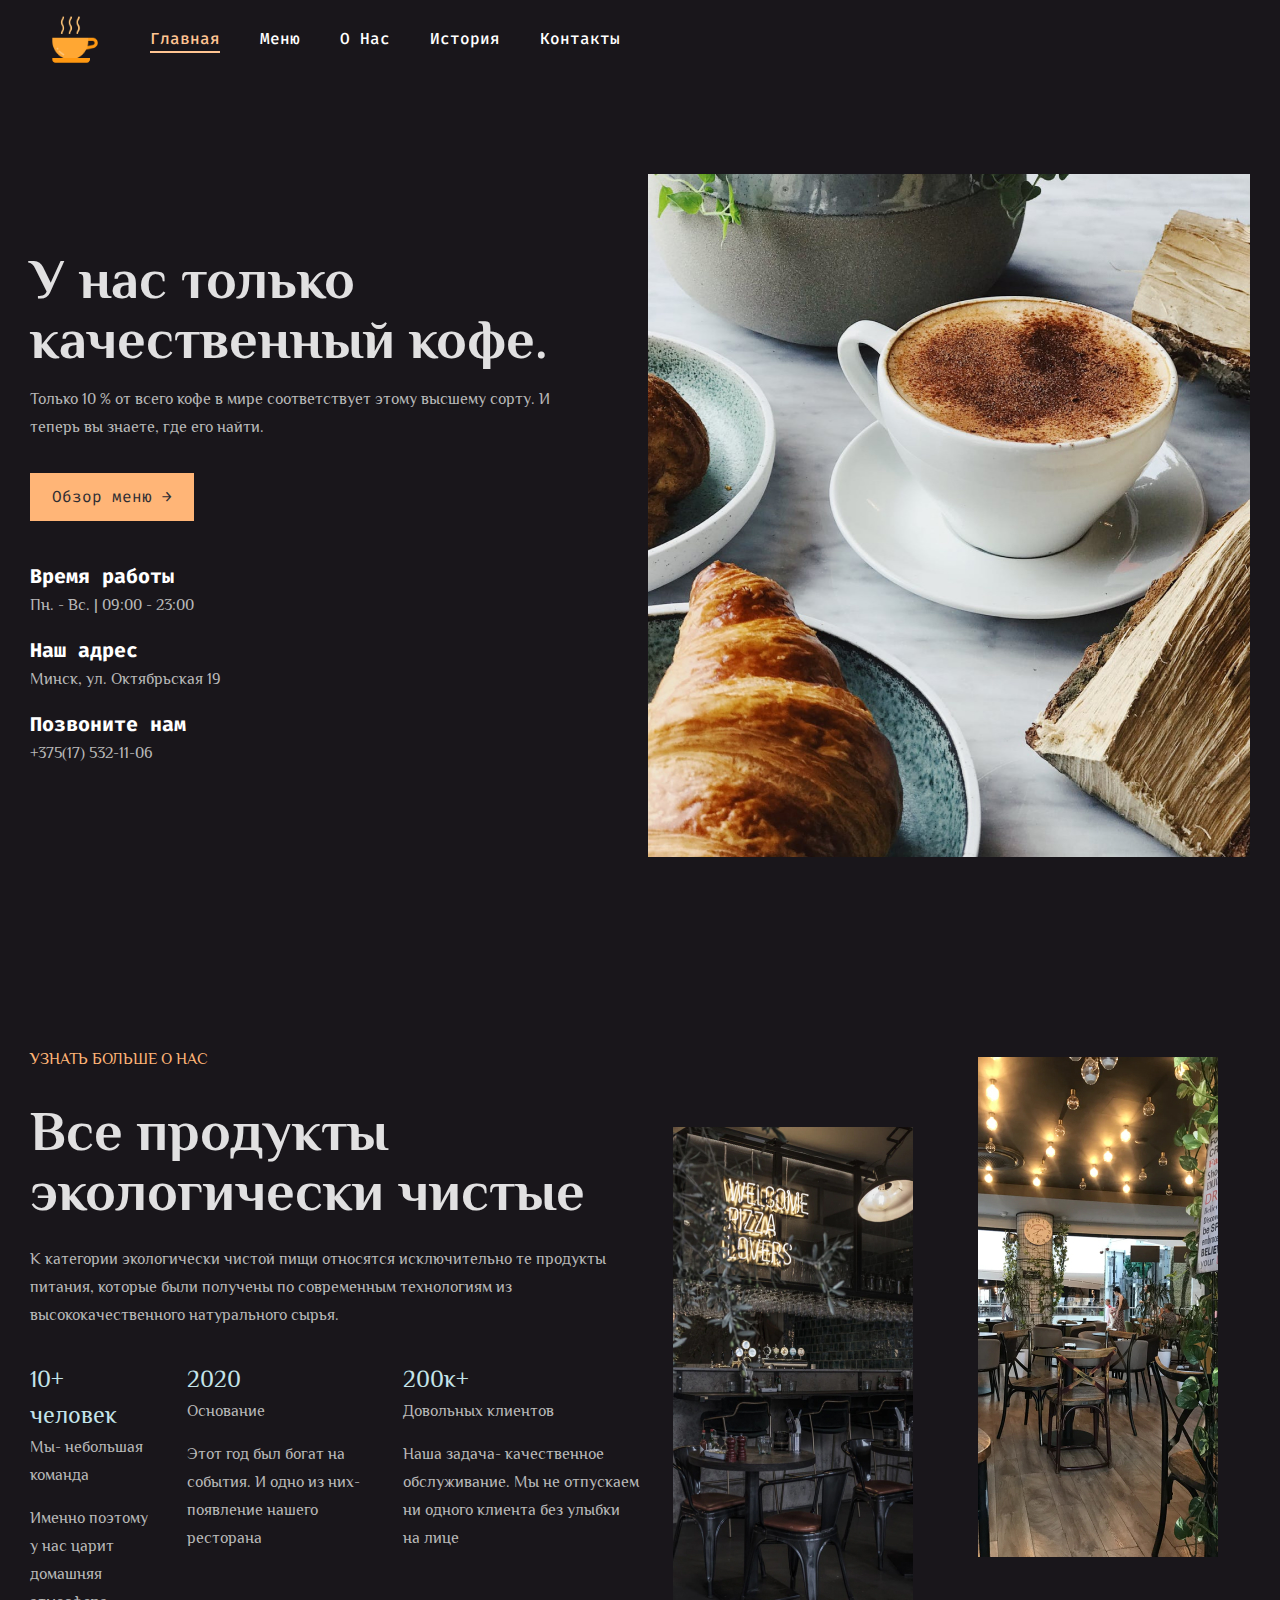
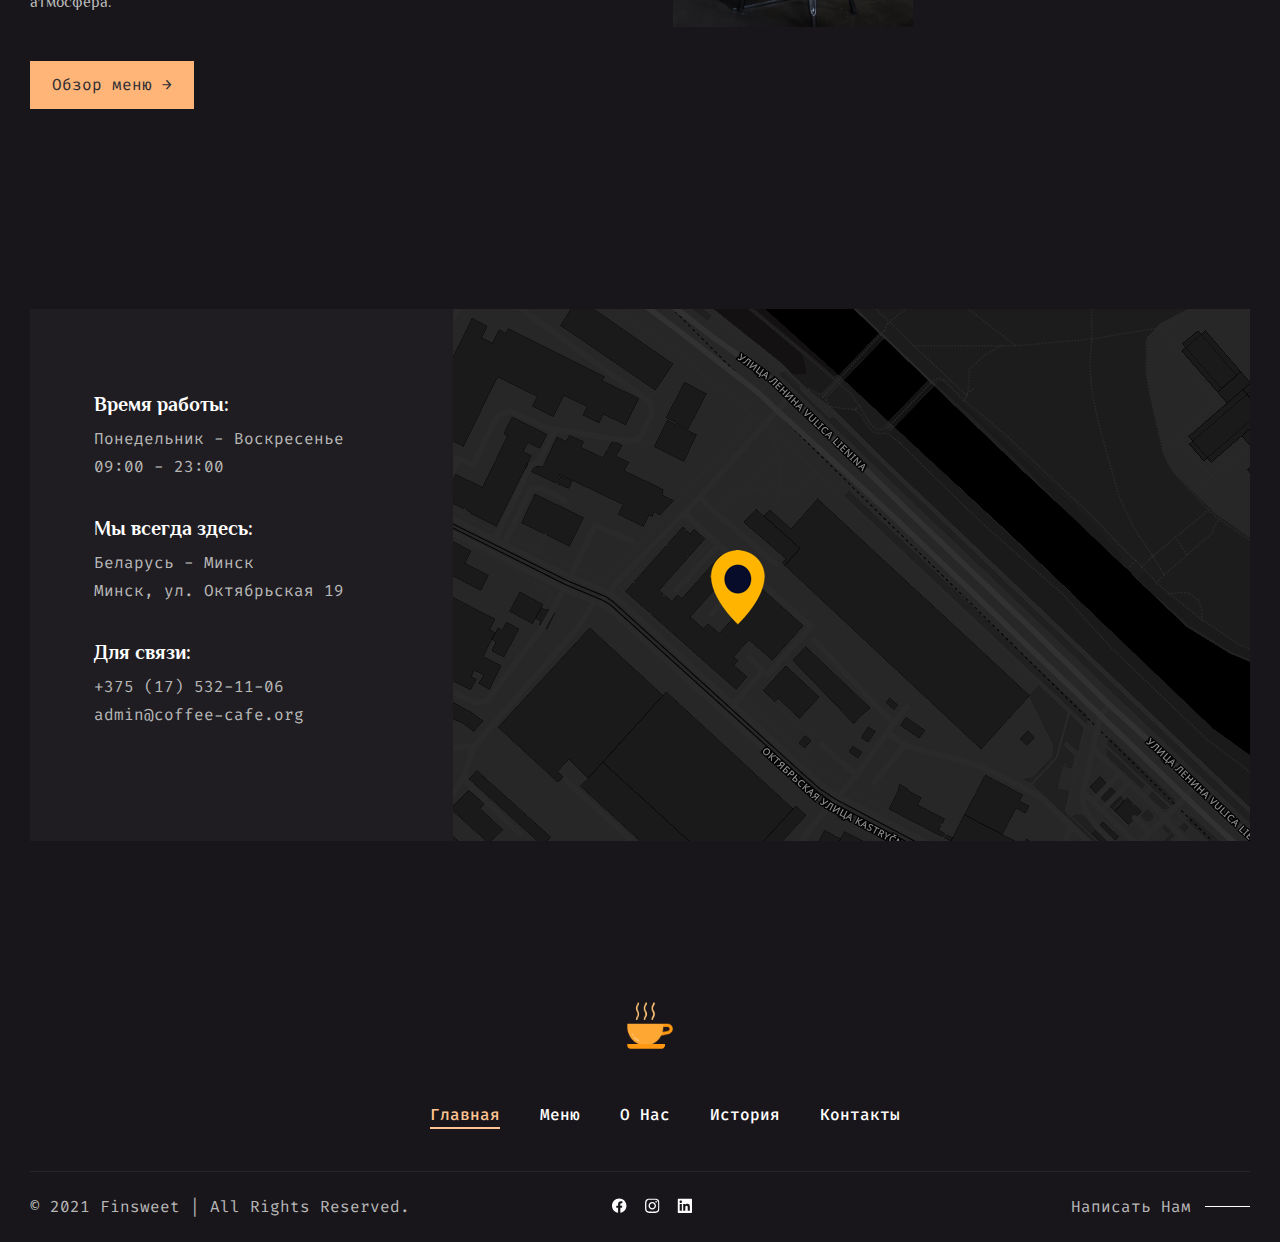
==== index.html @ cdeda14d "feat: create adaptive for Menu- page" ====
<!DOCTYPE html>
<html lang="ru">
<head>
    <meta charset="UTF-8">
    <meta http-equiv="X-UA-Compatible" content="IE=edge">
    <meta name="viewport" content="width=device-width, initial-scale=1.0">
    <link rel="shortcut icon" href="./images/favicon.ico" type="image/x-icon">
    <link rel="preconnect" href="https://fonts.googleapis.com">
    <link rel="preconnect" href="https://fonts.gstatic.com" crossorigin>
    <link href="https://fonts.googleapis.com/css2?family=Fira+Code:wght@300;400;500;600;700&family=Philosopher:wght@400;700&display=swap" rel="stylesheet">


    <link rel="stylesheet" href="css/style.css" type="text/css">
    <link rel="stylesheet" href="css/style_1100.css" type="text/css">
    <link rel="stylesheet" href="css/style_900.css" type="text/css">
    <link rel="stylesheet" href="css/style_768.css" type="text/css">
    <link rel="stylesheet" href="css/style_600.css" type="text/css">
    <link rel="stylesheet" href="css/style_450.css" type="text/css">

    <title>Coffee Cafe</title>
</head>
<body>

    <div class="wrapper">

        <!-- burger -->
        <div class="burger-menu" id="burger">
            <div class="burger-menu__container">
                <div class="burger-menu__item"></div>
                <div class="burger-menu__item"></div>
                <div class="burger-menu__item"></div>
            </div>
        </div>

        <!-- Mobile menu -->
        <div class="mobile-menu">
            <div class="mobile-menu__item mobile-menu__item--active">
                <a href="./index.html" title="Главная">Главная</a>
            </div>
            <div class="mobile-menu__item">
                <a href="./menu/menu.html" title="Меню">Меню</a>
            </div>
            <div class="mobile-menu__item">
                <a href="./about/about.html" title="О нас">О нас</a>
            </div>
            <div class="mobile-menu__item">
                <a href="./story/story.html" title="История">История</a>
            </div>
            <div class="mobile-menu__item">
                <a href="./contact/contact.html" title="Контакты">Контакты</a>
            </div>
        </div>

        <div class="container">
            <div class="header">
                <a href="./index.html" title="Главная">
                    <img class="logo" src="./images/logo.png" alt="cup of coffee">
                </a>


                <nav class="nav-list">
                    <div class="nav-list__item nav-list__item--active"><a href="./index.html" title="Home">Главная</a></div>
                    <div class="nav-list__item"><a href="./menu/menu.html" title="Меню">Меню</a></div>
                    <div class="nav-list__item"><a href="./about/about.html" title="О нас">О нас</a></div>
                    <!-- <div class="nav-list__item"><a href="./stories/stories.html" title="Стори">Наш блог</a></div> -->
                    <div class="nav-list__item"><a href="../story/story.html" title="История">История</a></div>
                    <div class="nav-list__item"><a href="./contact/contact.html" title="Контакты">Контакты</a></div>
                </nav>



                <!-- <div class="more">Связаться с нами</div> -->
            </div>

            <div class="main-container">
                <div class="card">
                    <div class="card__left">
                        <div class="card__title"><h2>У нас только качественный кофе.</h2></div>
                        <div class="card__subtitle"><h4>Только 10 % от всего кофе в мире соответствует этому высшему сорту. И теперь вы знаете, где его найти.</h4></div>
                        <div class="card__button">
                            <a href="./menu/menu.html" title="Обзор меню">
                                <div class="button-key">Обзор меню &#8594;</div>
                            </a>
                        </div>
                        <div class="card__description">
                            <div class="card__description--inner">
                                <div class="card__description-title"><h3>Время работы</h3></div>
                                <div class="card__description-subtitle"><h4>Пн. - Вс. | 09:00 - 23:00</h4>
                                </div>
                            </div>
                            <div class="card__description--inner">
                                <div class="card__description-title"><h3>Наш адрес</h3></div>
                                <div class="card__description-subtitle"><h4>Минск, ул. Октябрьская 19</h4></div>
                            </div>
                            <div class="card__description--inner">
                                <div class="card__description-title"><h3>Позвоните нам</h3></div>
                                <div class="card__description-subtitle"><h4>+375(17) 532-11-06</h4></div>
                            </div>



                        </div>
                    </div>
                    <div class="card__right"></div>
                </div>
            </div>


            <div class="second-container">
                <div class="second-card">
                    <div class="second-card__left">
                        <div class="link"><a href="./about/about.html" title="о нас">Узнать больше о нас</a></div>
                        <div class="second-card__title"><h2>Все продукты экологически чистые</h2></div>
                        <div class="second-card__subtitle"><h4>К категории экологически чистой пищи относятся исключительно те продукты питания, которые были получены по современным технологиям из высококачественного натурального сырья.</h4></div>

                        <div class="second-card__area">
                            <div class="second-card__item">
                                <div class="second-card__line1">10+ человек</div>
                                <div class="second-card__line2">Мы- небольшая команда</div>
                                <div class="second-card__line3">Именно поэтому у нас царит домашняя атмосфера.</div>

                            </div>
                            <div class="second-card__item">
                                <div class="second-card__item">
                                    <div class="second-card__line1">2020</div>
                                    <div class="second-card__line2">Основание</div>
                                    <div class="second-card__line3">Этот год был богат на события. И одно из них- появление нашего ресторана</div>
                                </div>
                            </div>
                            <div class="second-card__item">
                                <div class="second-card__item">
                                    <div class="second-card__line1">200к+</div>
                                    <div class="second-card__line2">Довольных клиентов</div>
                                    <div class="second-card__line3">Наша задача- качественное обслуживание. Мы не отпускаем ни одного клиента без улыбки на лице </div>
                                </div>
                            </div>
                        </div>

                        <div class="but">
                            <div class="second-card__button">
                                <a href="./menu/menu.html" title="Обзор меню">
                                    <div class="button-key">Обзор меню &#8594;</div>
                                </a>
                            </div>
                        </div>

                    </div>


                    <div class="second-card__right">
                        <div class="second-card__first-picture">
                            <div class="inner1">
                                <img src="./images/know_more_1.jpg" alt="Интерьер">
                            </div>
                        </div>
                        <div class="second-card__second-picture">
                            <div class="inner2">
                                <img src="./images/know_more_2.jpg" alt="Интерьер">
                            </div>
                        </div>
                    </div>
                </div>

            </div>


            <div class="map">
                <div class="map__description">
                    <div class="map__description-title">Время работы:</div>
                    <div class="map__description-text">Понедельник - Воскресенье<br>09:00 - 23:00</div>
                    <div class="map__description-title">Мы всегда здесь:</div>
                    <div class="map__description-text">Беларусь - Минск<br>Минск, ул. Октябрьская 19</div>
                    <div class="map__description-title">Для связи:</div>
                    <div class="map__description-text">+375 (17) 532-11-06<br>admin@coffee-cafe.org</div>
                </div>
                <div class="map__container">
                    <div class="map__inner" id="map"></div>
                </div>
            </div>



            <footer class="footer">
                <div class="footer__ico">
                    <a href="./index.html" title="Главная">
                        <img class="logo" src="./images/logo.png" alt="cup of coffee">
                    </a>
                </div>
                <div class="footer__nav">
                    <nav class="nav-list">
                        <div class="nav-list__item nav-list__item--active"><a href="./index.html" title="Home">Главная</a></div>
                        <div class="nav-list__item"><a href="./menu/menu.html" title="Меню">Меню</a></div>
                        <div class="nav-list__item"><a href="./about/about.html" title="О нас">О нас</a></div>
                        <!-- <div class="nav-list__item"><a href="./stories/stories.html" title="Стори">Наш блог</a></div> -->
                        <div class="nav-list__item"><a href="../story/story.html" title="История">История</a></div>
                        <div class="nav-list__item"><a href="./contact/contact.html" title="Контакты">Контакты</a></div>
                    </nav>
                </div>
                <div class="footer__bottom">
                    <div class="footer__copypaste">&copy; 2021 finsweet | All rights reserved.</div>
                    <div class="footer__social-networks">
                        <div class="fb-ico">
                            <a href="https://www.facebook.com/aliaksei.skakun" href="My facebook">
                                <img src="./images/fb_ico.svg" alt="fb-ico">
                            </a>
                        </div>
                        <div class="insta-ico">
                            <a href="https://www.instagram.com/sko0ot4/" href="My instagram">
                                <img src="./images/insta_ico.svg" alt="insta-ico">
                            </a>
                        </div>
                        <div class="linkedin-ico">
                            <a href="https://www.linkedin.com/in/skaliaksei/" title="My linkedin">
                                <img src="./images/linkedin_ico.svg" alt="linkedin-ico">
                            </a>
                        </div>
                    </div>
                    <div class="footer__contact-us">
                        <a href="./contact/contact.html" title="Contact Us">
                            <div class="footer__contact">
                                <span>Написать нам</span>
                                <p class="discover__line"><p>
                            </div>
                        </a>
                    </div>
                </div>
            </footer>


        </div>
    </div>

</body>
    <script src="./contact/js/map.js" type="text/javascript"></script>
    <script src="js/main.js" type="text/javascript"></script>
</html>
---- css/style.css ----
/* .nav__content {
    position: absolute;
    display: block;
    background-color: #fff;
    width: 100%;
    transform: translateY(-200%);
}

.nav__content--active {
    transform: translateY(0);
} */



* {
	box-sizing: border-box;
	margin: 0;
	padding: 0;
    font-family: 'Philosopher', sans-serif;
}

h2 {
    font-family: 'Philosopher', sans-serif;
    font-style: normal;
    font-weight: bold;
    font-size: 56px;
    /* font-size: calc(36px + 20 * (100vw / 1280)); */
    line-height: 60px;
    color: #FFFFFF;
    opacity: 0.87;
}

h3 {
    font-family: 'Fira Code', monospace;
    font-style: normal;
    font-weight: bold;
    font-size: 20px;
    line-height: 30px;
    color: #FFFFFF;
}

h4 {
    font-family: 'Philosopher', sans-serif;
    font-style: normal;
    font-weight: normal;
    font-size: 16px;
    line-height: 28px;
    color: #B8B8B8;
}

a {
    text-decoration: none;
}

/* font-family: 'Fira Code', monospace;

font-family: 'Philosopher', sans-serif; */

/* BURGER */
.burger-menu {
    display: none;
    position: absolute;
    right: 47px;
    top: 28px;
    cursor: pointer;
}
.burger-menu__container {
    height: 30px;
    width: 45px;
    /* background-color: #ccc; */
}
.burger-menu__item {
    width: 100%;
    height: 3px;
    background-color: #fff;
}
.burger-menu__item + .burger-menu__item {
    margin-top: 9px;
}

/* Mobile menu */
.mobile-menu {
    z-index: 100;
    position: absolute;
    display: flex;
    flex-direction: column;
    justify-content: center;
    align-items: center;
    width: 100%;
    height: calc(100vh - 100px);
    top: calc(-100vh);
    right: 0;
    transition-duration: .3s;
    background-color: rgba(255, 255, 255, 0.97);
}
.mobile-menu--active {
    top: 100px;
}
.mobile-menu__item {
    text-decoration: none;
    text-transform: none;
}


.mobile-menu__item a {
    font-family: 'Fira Code', monospace;
    font-style: normal;
    font-weight: bold;
    font-size: 25px;
    line-height: 50px;
    color: #000;
}
.mobile-menu__item--active a{
    color: #ffa32a;
}
/* main in MAIN-PAGE */
.wrapper {
    width: 100%;
    margin: 0 auto;
    background: #19161B;
    padding: 0 30px;
}

.container {
    max-width: 1280px;
    margin: 0 auto;
    background: #19161B;
}

.header {
    padding: 15px 0;
}

.logo {
    width: 50px;
    margin-left: 20px;
    float: left;
}

.nav-list {
    display: flex;
    /* height: 80px; */
    /* flex-wrap: wrap; */
}

.nav-list__item {
    margin-left: 50px;
}
.nav-list__item a {
    transition-duration: .3s;
    color: #fff;
}
.nav-list__item a:hover {
    color: #ffa32a;
}

.nav-list__item a {
    font-family: 'Fira Code';
    font-style: normal;
    text-transform: capitalize;
    font-weight: 500;
    font-size: 16px;
    line-height: 48px;
    text-decoration: none;
    color: #FFFFFF;
}

.nav-list__item--active a{
    color: #FFC492;
    border-bottom: solid 2px #FFC492;
    padding-bottom: 2px;
}
.nav-list__item--active a:hover{
    border-bottom: solid 2px #ffa32a;
}


.nav-list__item + .nav-list__item {
    margin-left: 40px;
}

.more {
    font-family: Poppins;
    font-style: normal;
    font-weight: 500;
    font-size: 16px;
    line-height: 24px;
    color: #FFC492;
}




.main-container {
    /* height: 100vh; */
    margin-bottom: 30px;
	padding-top: 96px;
}
.card {
    display: flex;
    /* flex-wrap: wrap; */
    justify-content: space-between;
    max-width: 1280px;
    height: 683px;
    /* height: 500px; */
    /* border: solid 2px blue; */
    margin: 0 auto;
}
.card__left {
    display: flex;
    flex-direction: column;
    justify-content: center;
    /* align-items: ; */
    width: 50%;
    padding-right: 70px;
    margin-right: 15px;
}
.card__title {
    margin-bottom: 16px;
}
.card__subtitle {
    margin-bottom: 32px;
}
.card__button {
    margin-bottom: 40px;
}
.but {
    margin-top: 50px;
}

.button-key {
    display: flex;
    justify-content: center;
    align-items: center;
    width: 164px;
    height: 48px;
    background-color: #ffb577;
    color: #2e2d33;
    font-family: 'Fira Code';
    font-style: normal;
    font-weight: normal;
    font-size: 16px;
    line-height: 28px;
    text-decoration: none;
    transition-duration: .3s;
}
.button-key:hover {
    background-color: #ffa32a;
    color: #fff;
}





.card__description {
}
.card__description-title {
}
.card__description-subtitle {
    margin-bottom: 16px;
}

.card__right {
    width: 50%;
    background: url('../images/header_image.jpg');
    background-repeat: no-repeat;
    background-position: center;
}

.card__right img {

    /* width: 100%; */
    /* width: 622px; */
    /* height: 683px; */
    /* border: solid 2px red; */
}


/* Second */
.second-card {
    display: flex;
    justify-content: flex-start;
    max-width: 1280px;
    /* height: 683px; */
    /* height: 500px; */
    /* border: solid 2px blue; */
    padding-top: 160px;
}
.second-card__left {
    display: flex;
    flex-direction: column;
    justify-content: flex-start;
    align-items: flex-start;
    width: 50%;
}

.second-card__title {
    margin-top: 30px;
}
.link a:hover {
    color: #fff;
}
.link a {
    font-family: 'Philosopher', sans-serif;
    font-style: normal;
    font-weight: normal;
    font-size: 16px;
    line-height: 24px;
    color: #FFB577;
    cursor: pointer;
    text-decoration: none;
    text-transform: uppercase;
}

.second-card__area {
    display: flex;
    height: 250px;
    justify-content: space-between;
}
.second-card__item {
    height: 75px;
    font-size: 16px;
    line-height: 28px;
    color: #B8B8B8;

}
.second-card__item + .second-card__item {
    margin-left: 36px;
}
.second-card__line1 {
    font-size: 24px;
    line-height: 36px;
    color: #C4E4EA;
}
.second-card__line2 {
    margin-bottom: 15px;
}
.second-card__line3 {
}



.second-card__right {
    display: flex;
    flex-wrap: wrap;
    justify-content: space-around;
    width: 50%;
    height: 595px;
    /* margin-left: 50px; */
}

.second-card__right .inner1 {
    margin-top: 80px;
}

.second-card__right .inner2 {
    margin-top: 10px;
    margin-bottom: 80px;
}



/* MENU_PAGE */
.discover {
    margin-top: 96px;
    display: flex;
    flex-wrap: wrap;
    justify-content: space-between;
    margin-bottom: 144px;

}
.discover__left {
    width: 50%;
    padding-right: 80px;
    display: flex;
    flex-direction: column;
    justify-content: space-around;

}
.discover__subtitle span{
    font-style: normal;
    font-weight: normal;
    font-size: 16px;
    line-height: 24px;
    text-transform: uppercase;
    color: #FFB577;
}
.discover__line {
    display: inline-block;
    width: 45px;
    height: 6px;
    border-top: solid 1px #fff;
    margin-left: 10px;
}
.discover__title {
    padding-top: 24px;
}
.discover__right {
    width: 500px;
    display: flex;
    align-items: flex-end;
}

.menu {
    margin-bottom: 32px;
}
.menu__list {
    display: flex;
    text-decoration: none;
    list-style-type: none;
}
.menu__list-item {
    font-style: normal;
    font-weight: bold;
    font-size: 20px;
    line-height: 30px;
    color: #FFFFFF;
    opacity: 0.6;
}
.menu__list-item--active {
    opacity: 1;
}
.menu__list-item + .menu__list-item {
    margin-left: 32px;
}
.menu__list-item:hover {
    text-decoration: underline;
    color: #fff;
    opacity: 1;
    cursor: pointer;
}


.menu__card-area {
    display: flex;
    flex-wrap: wrap;
    justify-content: space-around;
    align-items: center;
    margin-left: -10px;
    margin-right: -10px;
}
.menu-card {
    background-color: #1F1D21;
    margin-bottom: 32px;
    margin-left: 10px;
    margin-right: 10px;

}
.menu-card__picture {
    height: 270px;
    /* background: url('../menu/images/cappucino.png'); */
}
.menu-card__item {
    width: 405px;
    /* width: 33%; */
}
.menu-card__description {
    display: flex;
    justify-content: space-between;
    align-items: center;
    height: 80px;
    font-style: normal;
    font-size: 20px;
    color: #FFFFFF;
    opacity: 0.87;
}
.menu-card__title {
    font-weight: bold;
    line-height: 30px;
    margin-left: 32px;
}
.menu-card__cost {
    font-weight: 500;
    line-height: 32px;
    margin-right: 32px;
}


/* FOOTER */
.footer {
    display: flex;
    flex-direction: column;
    justify-content: space-between;
    align-items: center;
    padding-top: 160px;
}
.footer__ico {
    margin-bottom: 40px;
}
.footer__nav {
}
.footer__bottom {
    height: 71px;
    width: 100%;
    display: flex;
    justify-content: space-between;
    align-items: center;
    border-top: solid 1px rgba(255, 255, 255, 0.07);
    margin-top: 32px;
}
.footer__copypaste {
    font-family: 'Fira Code';
    font-style: normal;
    font-weight: normal;
    font-size: 16px;
    line-height: 24px;
    text-transform: capitalize;
    color: #B8B8B8;
}
.footer__social-networks {
    display: flex;
    justify-content: space-between;
    align-items: center;
    width: 80px;
}

.footer__contact-us {
    margin-left: 177px;
}

.footer__contact span {
    font-family: 'Fira Code';
    font-style: normal;
    font-weight: normal;
    font-size: 16px;
    line-height: 24px;
    text-transform: capitalize;
    color: #B8B8B8;
}


/* ABOUT__PAGE */
.picture-container {
    margin-top: 160px;
    background: url('../about/images/bg.jpg');
    background-position: center;
    background-size: cover;
}
.gradient-container {
    background-position: center;
    height: 500px;
    background-size: cover;
    /* background: linear-gradient(to left, rgba(0, 0, 0, 0.1), #19161b); */
    background: linear-gradient(-70deg, rgba(0, 0, 0, 0) 15%, rgba(25, 22, 27, 9.2) 90%);
}
.picture-text__container {
    padding-left: 80px;
    height: 100%;
    width: 550px;
    display: flex;
    flex-direction: column;
    justify-content: center;
}
.picture-text__title {
    font-family: 'Philosopher', sans-serif;
    font-style: normal;
    font-weight: bold;
    font-size: 56px;
    line-height: 60px;
    color: #FFFFFF;
    opacity: 0.87;
    margin-bottom: 24px;
}
.picture-text__title .bold{
    color: #FFC492;
}
.picture-text__description {
}


.our-history {
    background-color: rgba(255, 255, 255, 0.03);
    padding: 80px;
}
.our-history__title {
    font-style: normal;
    font-weight: bold;
    font-size: 32px;
    line-height: 48px;
    color: #fff;
    margin-bottom: 70px;
}
.our-history__card-area {
    border-top: 2px dashed rgba(255, 255, 255, 0.15);
    display: flex;
    justify-content: space-between;
}
.our-history__card {
    height: 222px;
    max-width: 240px;
}
.our-history__card + .our-history__card {
    margin-left: 10px;
}
.our-history__card-line {
    border-top: 6px solid #FFB577;
    width: 46px;
    height: 6px;
    background-color: #fff;
    margin-bottom: 34px;
    margin-top: -4px;
}
.our-history__card-year {
    font-family: 'Fira Code', monospace;
    font-style: normal;
    font-weight: 600;
    font-size: 32px;
    line-height: 44px;
    color: #fff;
    margin-bottom: 16px;
}
.our-history__card-subtitle {
    font-style: normal;
    font-weight: bold;
    font-size: 20px;
    line-height: 30px;
    color: #fff;
    margin-bottom: 16px;
}
.our-history__card-description {
    /* font-family: 'Fira Code', monospace;
    font-style: normal;
    font-weight: normal;
    font-size: 16px;
    line-height: 24px;
    color: #B8B8B8; */
    /* font-family: 'Philosopher', sans-serif; */
}

/* STORY */
.main-story {
    display: flex;
    justify-content: space-between;
    flex-wrap: wrap;
    padding-top: 96px;
}
.main-story__left {
    width: 545px;
    margin-right: 15px;
}
.second-card__title {
    margin-bottom: 24px;
}
.second-card__subtitle {
    margin-bottom: 32px;
}
.story-card__left {
    display: flex;
    justify-content: space-between;
}

.story-card__first-picture {
    margin-top: 72px;
}

.story-card__right {
    max-width: 50%;
}
.main-story__min-title {
}
.picture-text__title {
}
.picture-text__title__story {
    font-size: 32px;
    line-height: 48px;
}
.bold {
}
.main-story__paragraph {
    font-style: normal;
    font-weight: normal;
    font-size: 16px;
    line-height: 28px;
    color: #B8B8B8;
    margin-bottom: 16px;
}

/* CONTACTS */

#inputArea {
    display: flex;
    justify-content: space-between;
    flex-wrap: wrap;

}

/* div#inputWrapp > div {
	flex-grow: 1;
	flex-shrink: 1;
} */
#name {
	margin-right: 15px;
    margin-bottom: 15px;
}
#mail {
    margin-bottom: 15px;
}

input[type=text] {
	width: 297px;
	height: 56px;
	padding-left: 32px;
	border: solid 1px rgba(255, 255, 255, 0.04);
    font-family: 'Fira Code', monospace;
	font-size: 16px;
    line-height: 24px;
    font-style: normal;
    font-weight: normal;
    font-size: 16px;
    line-height: 28px;
    color: #FFF;
    background-color: #19161B;
}


textarea {
	width: 100%;
	height: 147px;
	margin-bottom: 32px;
    padding-left: 32px;
    padding-top: 12px;
	border: solid 1px rgba(255, 255, 255, 0.04);
    font-family: 'Fira Code', monospace;
	font-size: 16px;
    line-height: 28px;
    color: #FFF;
    background-color: #19161B;
}

input[type=submit] {
    width: 213px;
    height: 64px;
    border: none;
	/* text-decoration: none; */
	color: #fff;
	background-color: #27252D;
	text-transform: capitalize;
    font-family: 'Fira Code', monospace;
	font-size: 16px;
    line-height: 28px;
	font-weight: 500;
	transition-duration: 0.3s;
	cursor: pointer;
    box-shadow:0 0 15px 4px rgba(0,0,0,0.06);
}


input[type=submit]:hover {
	background-color: #ffb577;
	color:#000;
}

.map {
    margin-top: 200px;
    width: 100%;
    position: relative;
    display: flex;
    justify-content: space-between;
}
.map__description {
    height: 532px;
    width: 440px;
    display: flex;
    flex-direction: column;
    justify-content: start;
    background-color: #1f1d21;
    padding: 80px 10px 0 64px;
}
.map__description-title {
    font-style: normal;
    font-weight: bold;
    font-size: 20px;
    line-height: 30px;
    color: #FFFFFF;
    margin-bottom: 6px;
}
.map__description-text {
    font-family: 'Fira Code', monospace;
    font-style: normal;
    font-weight: normal;
    font-size: 16px;
    line-height: 28px;
    color: #B8B8B8;
    margin-bottom: 32px;
}
.map__container {
    position: relative;
    height: 532px;
    width: 836px;
}
.map__inner {
    position: absolute;
    width: 100%;
    height: 100%;
    background: url('../images/map.png') center center;
    background-repeat: no-repeat;
    /* background-size: cover; */
    transition-duration: 0.7s;
    background-position-x: -500px;
}
---- css/style_1100.css ----
@media all and (max-width: 1100px) {

    .burger-menu {
        display: none;
    }

    .second-card__area {
        height: 350px;
    }
    .second-card__right {
        justify-content: center;
        align-items: center;
    }
    .inner2 {
        display: none;
    }

    /* MENU_PAGE */
    .discover {
        margin-top: 45px;
        margin-bottom: 50px;
    }
    .discover__left {
        width: 100%;
        margin-bottom: 15px;
    }
    .discover__subtitle {
    }
    .discover__line {
    }
    .discover__title {
    }
    .discover__right {
    }


}
---- css/style_900.css ----
@media all and (max-width: 900px) {
    h2 {
        font-size: 36px;
        /* font-size: calc(36px + (20 + 20 * 0.7) * ((100vw - 320px) / 1280)); */
        line-height: 45px;
    }

    h3 {
        font-size: 13px;
        line-height: 20px;
    }

    h4 {
        font-size: 12px;
        line-height: 18px;
    }

    .burger-menu {
        display: none;
    }

    .nav-list {
        justify-content: center;
    }

    .main-container {
        padding-top: 35px;
    }
    .card {
        display: flex;
        justify-content: space-between;
        max-width: 1280px;
        height: 500px;
        margin: 0 auto;
    }
    .card__left {
        width: 50%;
    }

    .card__right {

        background-position-x: -190px;
        background-position-y: -20px;
    }

    .button-key {
        width: 100px;
        height: 38px;
        font-size: 12px;
        line-height: 18px;
    }

    .second-container {

    }
    .second-card {
        padding-top: 45px;
    }
    .second-card__left {
    }
    .link {
    }
    .second-card__title {
    }
    .second-card__subtitle {
    }
    .second-card__area {
        height: 260px;
    }
    .second-card__item {
        font-size: 14px;
        line-height: 18px;
    }
    .second-card__line1 {
    }
    .second-card__line2 {
    }
    .second-card__line3 {
    }
    .second-card__button {
    }
    .button-key {
    }
    .second-card__right {
        justify-content: center;
        align-items: center;
    }

    .second-card__first-picture {
    }
    .inner1 {
    }
    .second-card__second-picture {
    }
    .inner2 {
        display: none;
    }


    /* MENU_PAGE */
    .menu__list-item {
        font-size: 15px;
        line-height: 20px;
    }


    .map {
        margin-top: 100px;
    }
    .map__description {
        padding: 70px 10px 0 17px;
    }
    .map__description-title {
        font-size: 16px;
        line-height: 24px;
    }
    .map__description-text {
        font-size: 12px;
        line-height: 18px;
    }
    .map__container {
    }
    .map__inner {
    }

    .footer {
        padding-top: 30px;
    }
    .footer__copypaste {
        font-size: 10px;
        line-height: 16px;
    }
    .footer__social-networks {
    }

    .footer__contact-us {
        margin-left: 20px;
    }

    .footer__contact span {
        font-size: 14px;
        line-height: 16px;
    }





}
---- css/style_768.css ----
@media all and (max-width: 768px) {


    /* BURGER */
    .burger-menu {
        display: block;
    }

    .header {
    }
    .logo {
    }
    .nav-list {
        display: none;
    }
    .nav-list__item {
    }
    .nav-list__item--active {
    }
    /* MAIN */
    .main-container {
        padding-top: 70px;
    }
    .card {
        flex-direction: column;
        height: 900px;
    }
    .card__left {
        width: 100%;
        align-items: center;
        margin: 0;
        padding: 0 0;
    }
    .card__title {
        text-align: center;
    }
    .card__subtitle {
        text-align: center;
    }
    .card__button {
    }
    .button-key {
    }
    .card__description {
        display: flex;
        justify-content: space-between;
        align-items: center;
        flex-direction: column;
        flex-wrap: wrap;
    }
    .card__description--inner {
        display: flex;
        flex-direction: column;
        align-items: center;
        padding-right: 15px;
    }
    .card__description-title {
    }
    .card__description-subtitle {
    }
    .card__right {
        width: 100%;
        height: 900px;
        background-position: center 1px;
    }
    /* SECOND */
    .second-container {
    }
    .second-card {
        flex-direction: column;
    }
    .second-card__left {
        width: 100%;
    }
    .link {
    }
    .second-card__title {
    }
    .second-card__subtitle {
    }
    .second-card__area {
        height: 140px;
    }
    .second-card__item {
    }
    .second-card__line1 {
    }
    .second-card__line2 {
    }
    .second-card__line3 {
    }
    .but {
    }
    .second-card__button {
    }
    .button-key {
    }
    .second-card__right {
        flex-wrap: nowrap;
        width: 100%;
        height: 867px;
        justify-content: space-between;
    }
    .second-card__first-picture {
    }
    .inner1 {
    }
    .second-card__second-picture {
    }
    .inner2 {
        display: block;
    }

    .map {
        margin-top: 10px;
    }


    /* MENU-PAGE */
    .menu {

    }
    .menu__list {
        display: flex;
        justify-content: space-between;
    }
    .menu__list-item {
        font-size: 15px;
        line-height: 20px;
    }
    .menu__list-item--active {
    }

}
---- css/style_600.css ----
@media all and (max-width: 600px) {
    .header {
    }
    .logo {
    }
    .nav-list {
    }
    .nav-list__item {
    }
    .nav-list__item--active {
    }
    /* MAIN */
    .main-container {
    }
    .card {
    }
    .card__left {
    }
    .card__title {
    }
    .card__subtitle {
    }
    .card__button {
    }
    .button-key {
    }
    .card__description {
    }
    .card__description--inner {
    }
    .card__description-title {
    }
    .card__description-subtitle {
    }
    .card__right {
    }
    /* SECOND */
    .second-container {
    }
    .second-card {
    }
    .second-card__left {
    }
    .link {
    }
    .second-card__title {
    }
    .second-card__subtitle {
    }
    .second-card__area {
        height: 250px;
    }
    .second-card__item {
    }
    .second-card__line1 {
    }
    .second-card__line2 {
    }
    .second-card__line3 {
    }
    .but {
        display: none;
    }
    .second-card__button {
    }
    .button-key {
    }
    .second-card__right {
        display: none;
    }
    .second-card__first-picture {
    }
    .inner1 {
    }
    .second-card__second-picture {
    }
    .inner2 {
        display: none;
    }


    /* MENU_PAGE */
    /* MENU-PAGE */
    .menu {

    }
    .menu__list {
    }
    .menu__list-item {
        font-size: 12px;
        line-height: 16px;
    }
    .menu__list-item + .menu__list-item {
        margin-left: 0;
    }
    .menu__list-item--active {
    }

    /* MAP */
    .map {
        flex-direction: column;
        width: 100%;
        justify-content: center;
        align-items: center;
    }
    .map__description {
        width: 100%;
        height: 370px;
        padding: 25px;
    }
    .map__description-title {
        margin: 25px auto 0 auto;
    }
    .map__description-text {
        margin: 0 auto;
    }
    .map__container {
        width: 100%;
    }
    .map__inner {
    }



    /* FOOTER */
    .discover__line {
        display: none;
    }
}
---- css/style_450.css ----
@media all and (max-width: 450px) {

    .second-card__area {
        justify-content: flex-start;
        height: 350px;
        flex-direction: column;
        margin-bottom: 20px;
    }
    .second-card__item + .second-card__item {
        margin: 45px 0 0 0;
    }

    /* MENU_PAGE */
    .menu__card-area {
    }
    .menu-card {
    }
    .menu-card__picture {
        height: 200px;
    }
    .menu-card__item {
        width: 300px;
    }
    .menu-card__description {
        height: 60px;
    }
    .menu-card__title {
        font-size: 15px;
        line-height: 22px;
    }
    .menu-card__cost {
        font-size: 15px;
        line-height: 22px;
    }
}
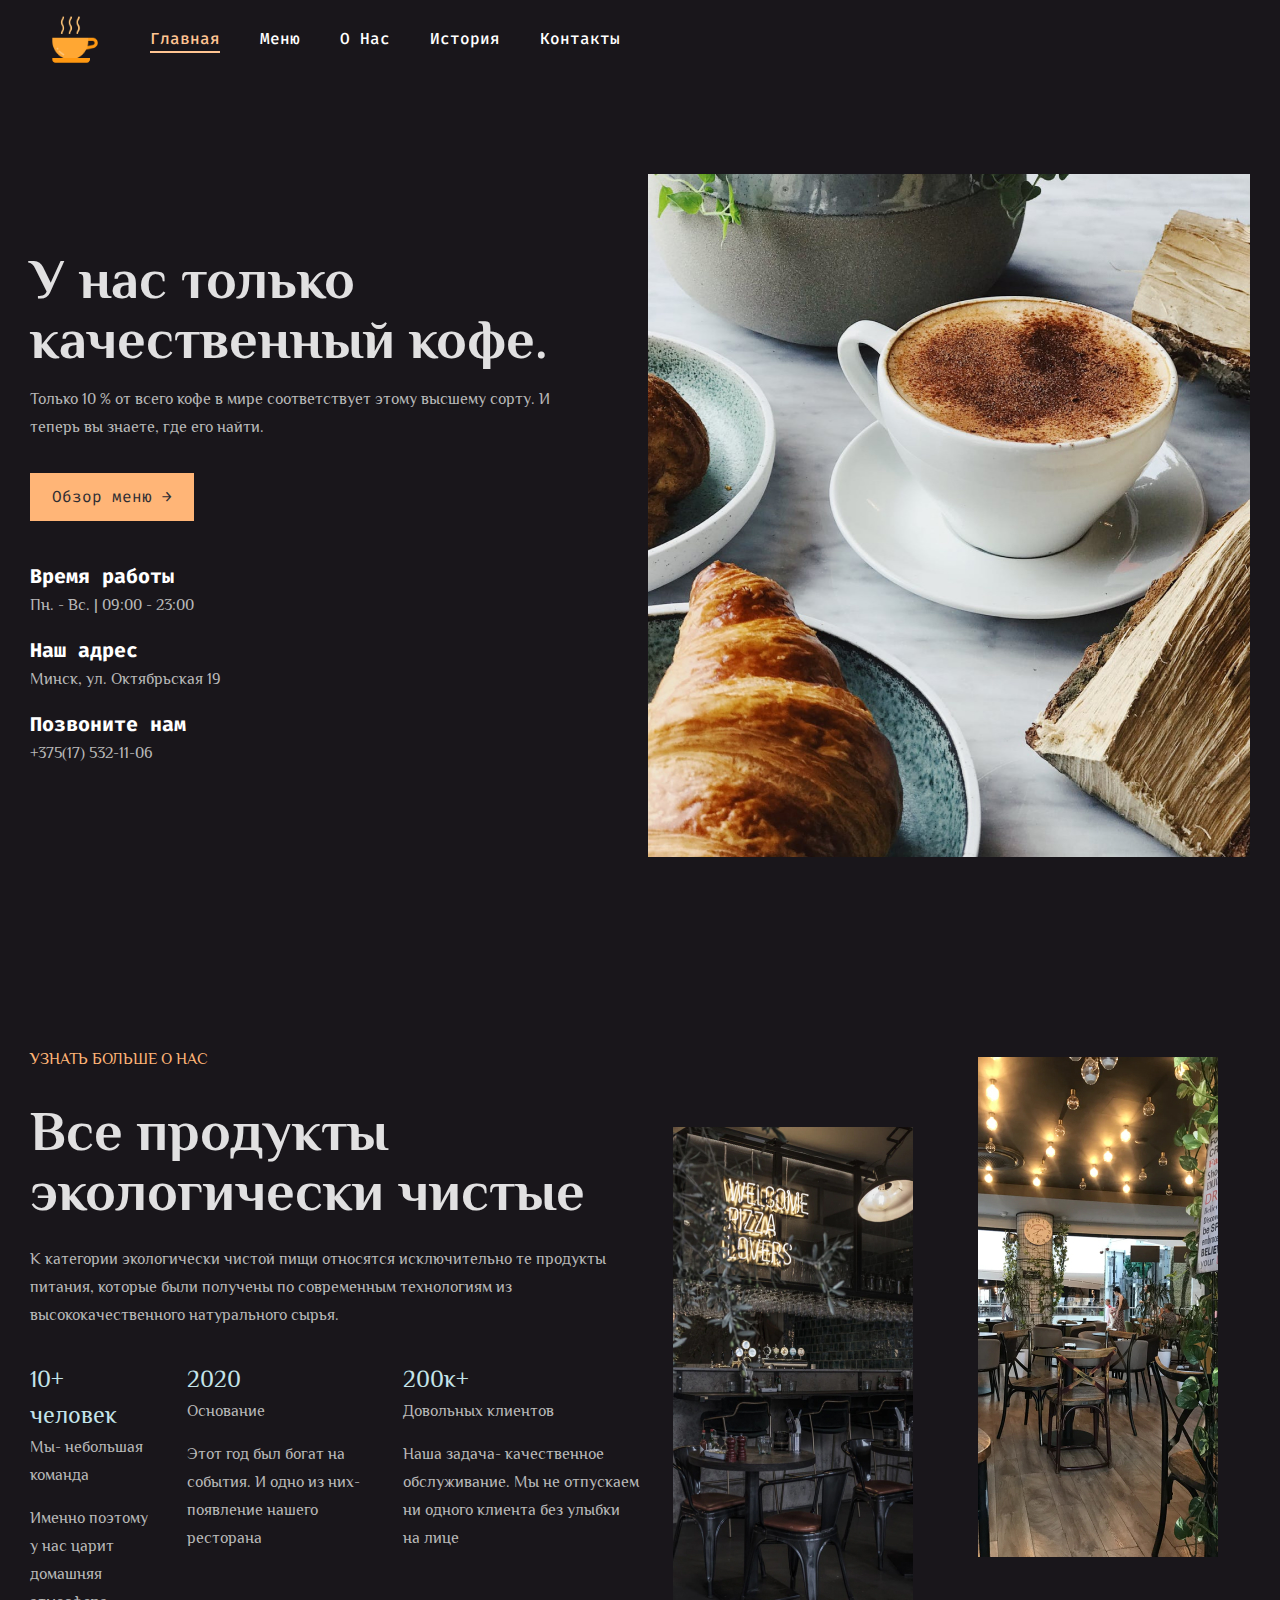
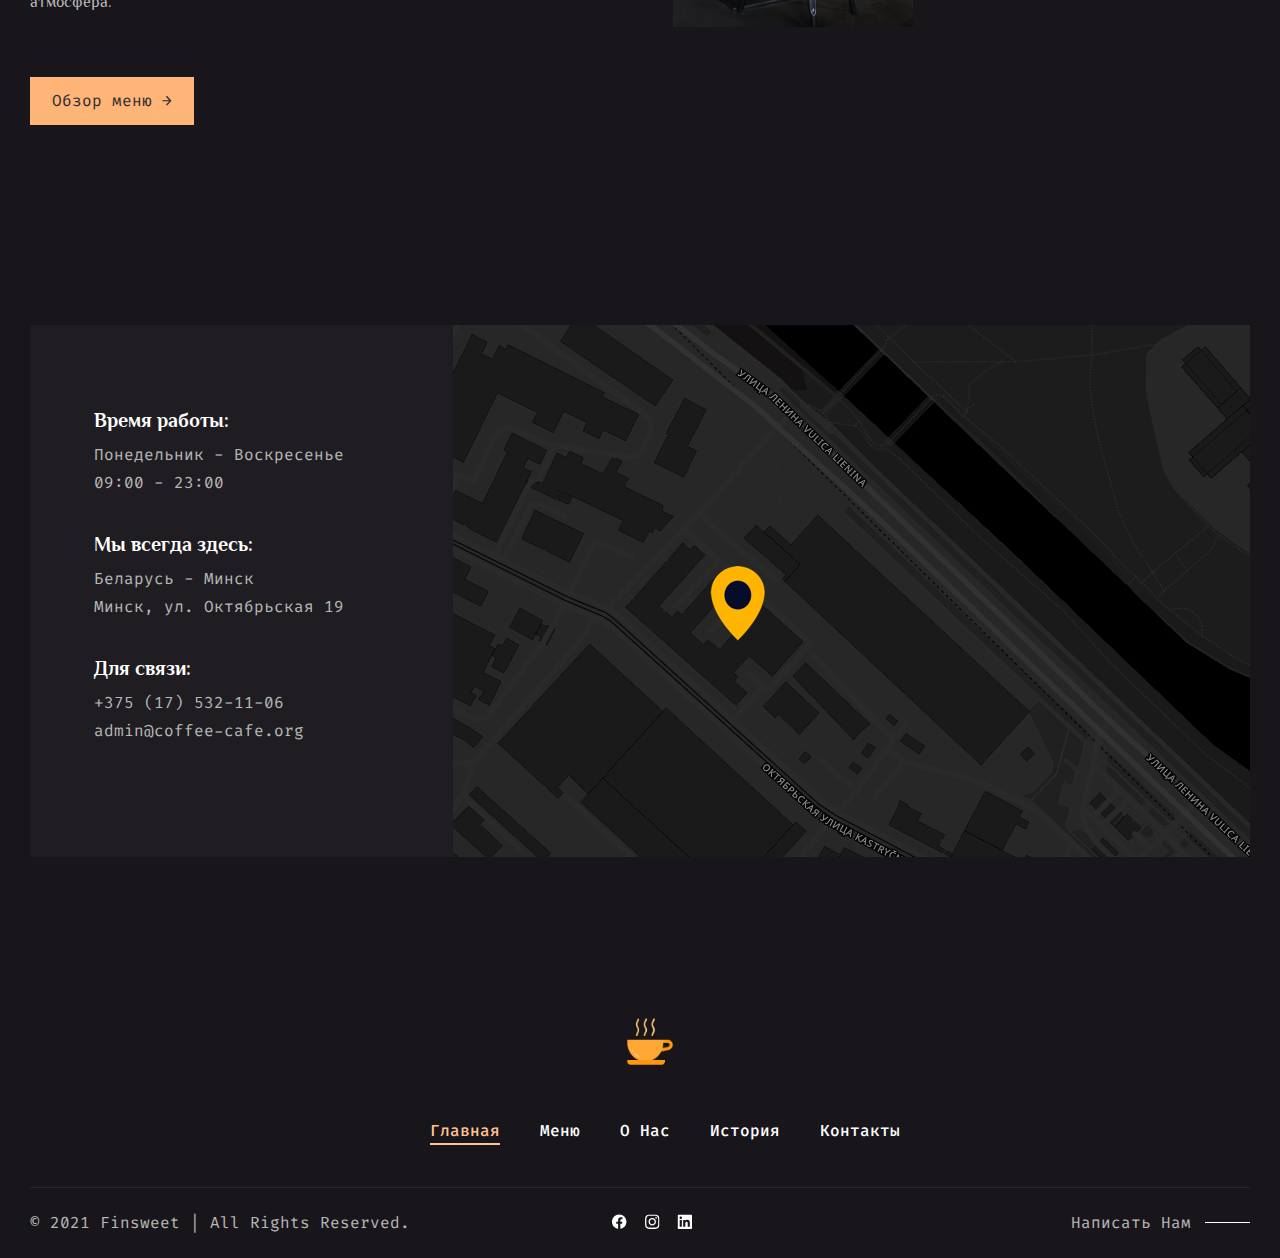
==== commit d1857642: "adaptive History and Contacts page" ====
--- a/index.html
+++ b/index.html
@@ -51,23 +51,20 @@
             </div>
         </div>
 
+        <!-- Main container -->
         <div class="container">
             <div class="header">
                 <a href="./index.html" title="Главная">
                     <img class="logo" src="./images/logo.png" alt="cup of coffee">
                 </a>
 
-
                 <nav class="nav-list">
                     <div class="nav-list__item nav-list__item--active"><a href="./index.html" title="Home">Главная</a></div>
                     <div class="nav-list__item"><a href="./menu/menu.html" title="Меню">Меню</a></div>
                     <div class="nav-list__item"><a href="./about/about.html" title="О нас">О нас</a></div>
-                    <!-- <div class="nav-list__item"><a href="./stories/stories.html" title="Стори">Наш блог</a></div> -->
-                    <div class="nav-list__item"><a href="../story/story.html" title="История">История</a></div>
+                    <div class="nav-list__item"><a href="./story/story.html" title="История">История</a></div>
                     <div class="nav-list__item"><a href="./contact/contact.html" title="Контакты">Контакты</a></div>
                 </nav>
-
-
 
                 <!-- <div class="more">Связаться с нами</div> -->
             </div>
@@ -163,7 +160,7 @@
 
             </div>
 
-
+            <!-- Map -->
             <div class="map">
                 <div class="map__description">
                     <div class="map__description-title">Время работы:</div>
@@ -191,8 +188,7 @@
                         <div class="nav-list__item nav-list__item--active"><a href="./index.html" title="Home">Главная</a></div>
                         <div class="nav-list__item"><a href="./menu/menu.html" title="Меню">Меню</a></div>
                         <div class="nav-list__item"><a href="./about/about.html" title="О нас">О нас</a></div>
-                        <!-- <div class="nav-list__item"><a href="./stories/stories.html" title="Стори">Наш блог</a></div> -->
-                        <div class="nav-list__item"><a href="../story/story.html" title="История">История</a></div>
+                        <div class="nav-list__item"><a href="./story/story.html" title="История">История</a></div>
                         <div class="nav-list__item"><a href="./contact/contact.html" title="Контакты">Контакты</a></div>
                     </nav>
                 </div>
--- a/css/style.css
+++ b/css/style.css
@@ -315,7 +315,7 @@
 
 .second-card__area {
     display: flex;
-    height: 250px;
+    height: 266px;
     justify-content: space-between;
 }
 .second-card__item {
@@ -631,7 +631,7 @@
 /* STORY */
 .main-story {
     display: flex;
-    justify-content: space-between;
+    justify-content: space-around;
     flex-wrap: wrap;
     padding-top: 96px;
 }
@@ -648,6 +648,7 @@
 .story-card__left {
     display: flex;
     justify-content: space-between;
+    margin-bottom: 15px;
 }
 
 .story-card__first-picture {
--- a/css/style_1100.css
+++ b/css/style_1100.css
@@ -34,4 +34,37 @@
     }
 
 
+    /* STORY-PAGE */
+    .main-story {
+    }
+    .main-story__left {
+    }
+    .second-card__title {
+    }
+    .second-card__subtitle {
+    }
+    .story-card__left {
+    }
+    .story-card__first-picture {
+    }
+    .inner1 {
+    }
+    .story-card__second-picture {
+    }
+    .inner2 {
+    }
+    .story-card__right {
+    }
+    .main-story__min-title {
+    }
+    .picture-text__title {
+    }
+    .picture-text__title__story {
+    }
+    .bold {
+    }
+    .main-story__paragraph {
+    }
+
+
 }--- a/css/style_900.css
+++ b/css/style_900.css
@@ -142,7 +142,81 @@
         line-height: 16px;
     }
 
-
+    /* ABOUT_PAGE */
+    .picture-text__description {
+        max-width: 50%;
+    }
+
+    /* STORY-PAGE */
+    .main-story {
+    }
+    .main-story__left {
+    }
+    .second-card__title {
+    }
+    .second-card__subtitle {
+    }
+    .story-card__left {
+    }
+    .story-card__first-picture {
+    }
+    .inner1 {
+    }
+    .story-card__second-picture {
+    }
+    .inner2 {
+    }
+    .story-card__right {
+    }
+    .main-story__min-title {
+    }
+    .picture-text__title {
+    }
+    .picture-text__title__story {
+    }
+    .bold {
+    }
+    .main-story__paragraph {
+    }
+
+    /* FOOTER-PAGE */
+
+
+    .footer {
+        padding-top: 20px;
+    }
+    .footer__ico {
+    }
+    .logo {
+    }
+    .footer__nav {
+    }
+    .nav-list {
+    }
+    .nav-list__item {
+    }
+    .nav-list__item--active {
+    }
+    .footer__bottom {
+    }
+    .footer__copypaste {
+    }
+    .footer__social-networks {
+    }
+    .fb-ico {
+    }
+    .insta-ico {
+    }
+    .linkedin-ico {
+    }
+    .footer__contact-us {
+        margin-left: 0;
+    }
+    .footer__contact {
+    }
+    .discover__line {
+        display: none;
+    }
 
 
 
--- a/css/style_768.css
+++ b/css/style_768.css
@@ -7,6 +7,7 @@
     }
 
     .header {
+        height: 75px;
     }
     .logo {
     }
@@ -98,7 +99,7 @@
     .second-card__right {
         flex-wrap: nowrap;
         width: 100%;
-        height: 867px;
+        height: 700px;
         justify-content: space-between;
     }
     .second-card__first-picture {
@@ -131,4 +132,140 @@
     .menu__list-item--active {
     }
 
+    /* ABOUT_PAGE */
+    .picture-container {
+        margin-top: 80px;
+    }
+    .gradient-container {
+        background: linear-gradient(-70deg, #0000 -20%, #19161b 85%);
+    }
+    .picture-text__container {
+    }
+    .picture-text__title {
+    }
+    .bold {
+    }
+    .picture-text__description {
+        max-width: 50%;
+    }
+
+
+    .our-history {
+        padding: 20px;
+        display: flex;
+        flex-direction: column;
+        align-items: center;
+        justify-content: center;
+    }
+    .our-history__title {
+        font-size: 24px;
+        line-height: 36px;
+        margin-bottom: 20px;
+    }
+    .our-history__card-area {
+        flex-direction: column;
+        border-top: none;
+        border-left: 2px dashed rgba(255, 255, 255, 0.15);
+    }
+    .our-history__card {
+    }
+    .our-history__card + .our-history__card {
+        margin-left: 0;
+    }
+
+
+    .our-history__card-line {
+        border-top: 6px solid #FFB577;
+        height: 6px;
+        width: 6px;
+        background-color: #fff;
+        margin-bottom: 34px;
+        margin-top: 0px;
+    }
+    .our-history__card-year {
+        padding-left: 15px;
+    }
+    .our-history__card-subtitle {
+        padding-left: 15px;
+    }
+    .our-history__card-description {
+        padding-left: 15px;
+    }
+
+    /* STORY-PAGE */
+    .main-story {
+    }
+    .main-story__left {
+    }
+    .second-card__title {
+    }
+    .second-card__subtitle {
+    }
+    .story-card__left {
+    }
+    .story-card__first-picture {
+    }
+    .inner1 {
+    }
+    .story-card__second-picture {
+    }
+    .inner2 {
+    }
+    .story-card__right {
+        max-width: 100%;
+    }
+    .main-story__min-title {
+    }
+    .picture-text__title {
+    }
+    .picture-text__title__story {
+    }
+    .bold {
+    }
+    .main-story__paragraph {
+    }
+
+    /* FOOTER-PAGE */
+
+
+    .footer {
+        padding-top: 20px;
+    }
+    .footer__ico {
+    }
+    .logo {
+    }
+    .footer__nav {
+    }
+    .nav-list {
+    }
+    .nav-list__item {
+    }
+    .nav-list__item--active {
+    }
+    .footer__bottom {
+    }
+    .footer__copypaste {
+        font-size: 12px;
+        line-height: 14px;
+    }
+    .footer__social-networks {
+    }
+    .fb-ico {
+    }
+    .insta-ico {
+    }
+    .linkedin-ico {
+    }
+    .footer__contact-us {
+        margin-left: 0;
+    }
+    .footer__contact span{
+        font-size: 12px;
+        line-height: 14px;
+
+    }
+    .discover__line {
+        display: none;
+    }
 }--- a/css/style_600.css
+++ b/css/style_600.css
@@ -79,7 +79,6 @@
     }
 
 
-    /* MENU_PAGE */
     /* MENU-PAGE */
     .menu {
 
@@ -94,6 +93,44 @@
         margin-left: 0;
     }
     .menu__list-item--active {
+    }
+
+    /* ABOUT_PAGE */
+    .picture__container {
+        margin-top: 20px;
+    }
+
+    /* STORY_PAGE */
+    .main-story {
+    }
+    .main-story__left {
+    }
+    .second-card__title {
+    }
+    .second-card__subtitle {
+    }
+    .story-card__left {
+        justify-content: space-around;
+    }
+    .story-card__first-picture {
+    }
+    .inner1 {
+    }
+    .story-card__second-picture {
+    }
+    .inner2 {
+    }
+    .story-card__right {
+    }
+    .main-story__min-title {
+    }
+    .picture-text__title {
+    }
+    .picture-text__title__story {
+    }
+    .bold {
+    }
+    .main-story__paragraph {
     }
 
     /* MAP */
@@ -123,6 +160,9 @@
 
 
     /* FOOTER */
+    .footer__copypaste {
+        width: 135px;
+    }
     .discover__line {
         display: none;
     }
--- a/css/style_450.css
+++ b/css/style_450.css
@@ -32,4 +32,49 @@
         font-size: 15px;
         line-height: 22px;
     }
+
+    /* ABOUT */
+    .picture__container {
+        margin-top: 20px;
+    }
+
+    /* STORY-PAGE */
+    .main-story {
+    }
+    .main-story__left {
+    }
+    .second-card__title {
+    }
+    .second-card__subtitle {
+    }
+    .story-card__left {
+    }
+    .story-card__first-picture {
+    }
+    .inner1 {
+    }
+    .story-card__second-picture {
+    }
+    .inner2 {
+    }
+    .story-card__right {
+    }
+    .main-story__min-title {
+    }
+    .picture-text__title {
+    }
+    .picture-text__title__story {
+    }
+    .bold {
+    }
+    .main-story__paragraph {
+    }
+
+    /* FOOTER-PAGE */
+
+
+
+    .footer__copypaste {
+        display: none;
+    }
 }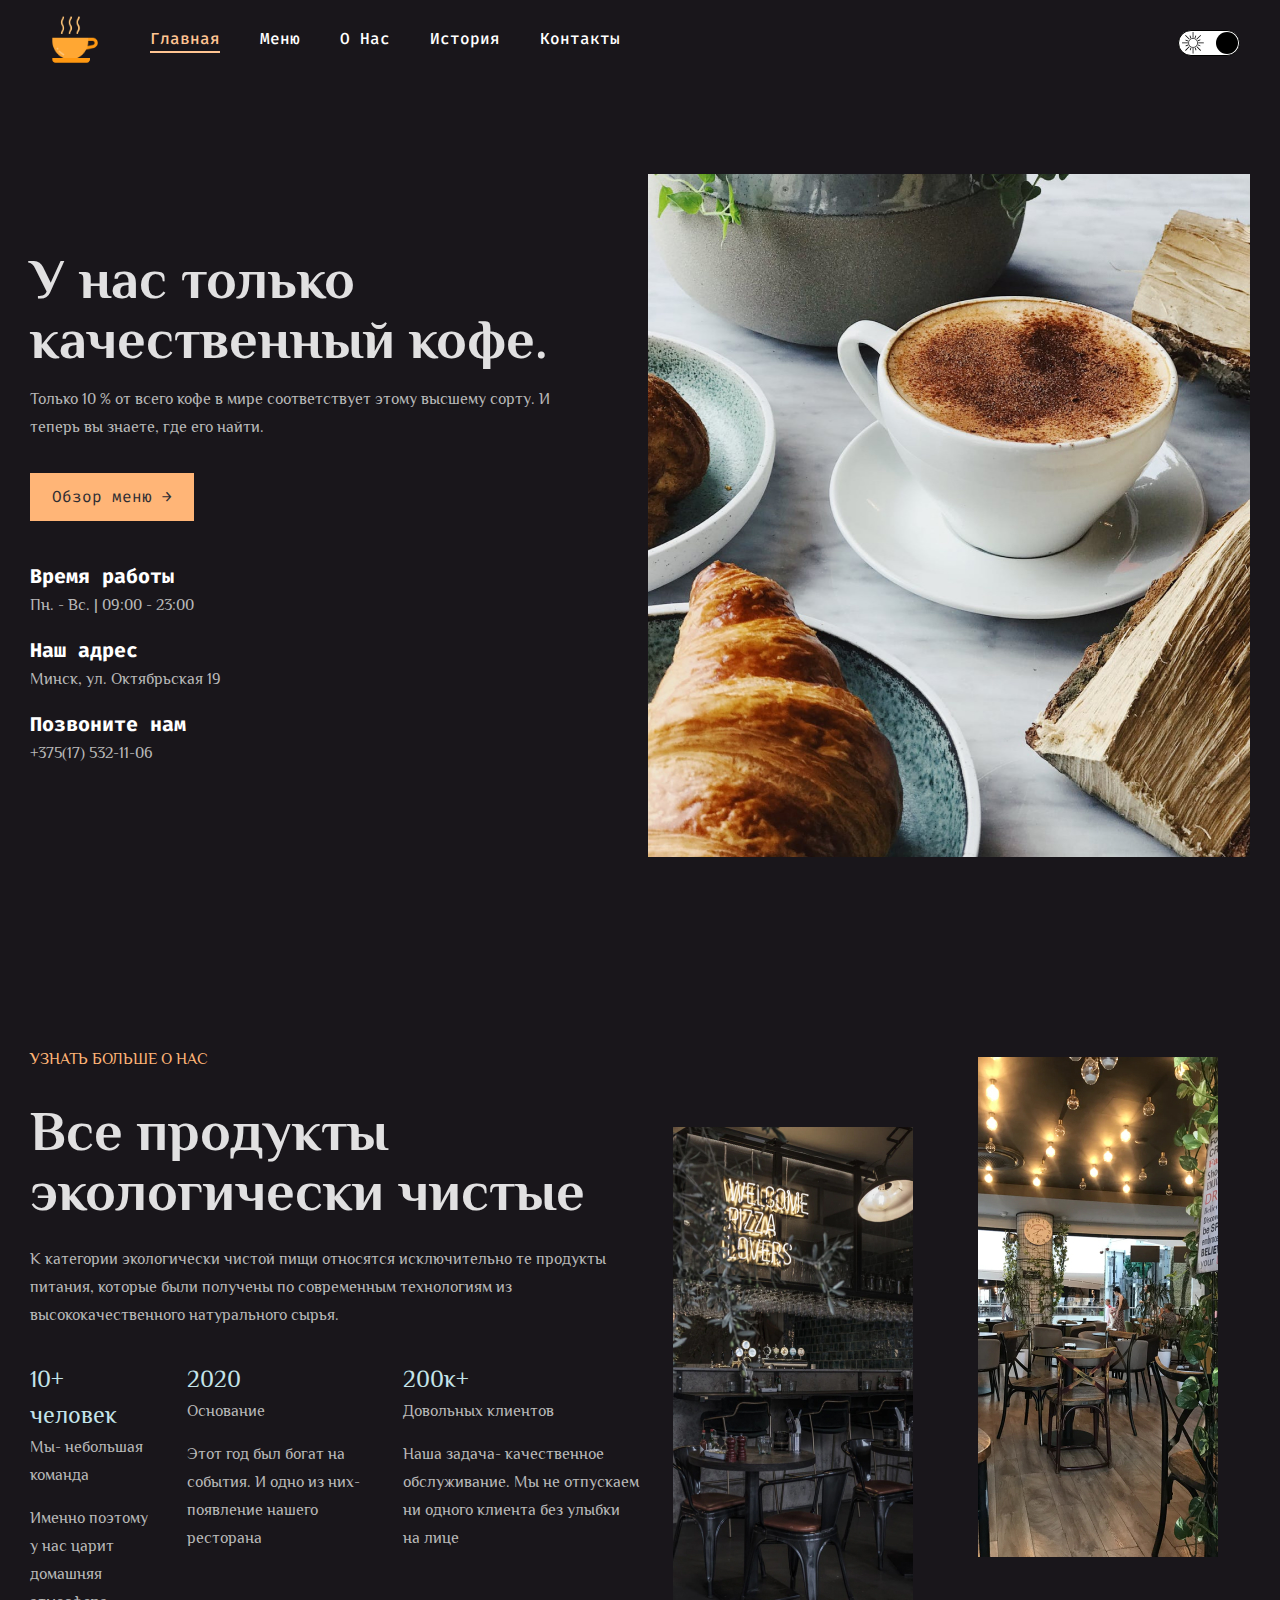
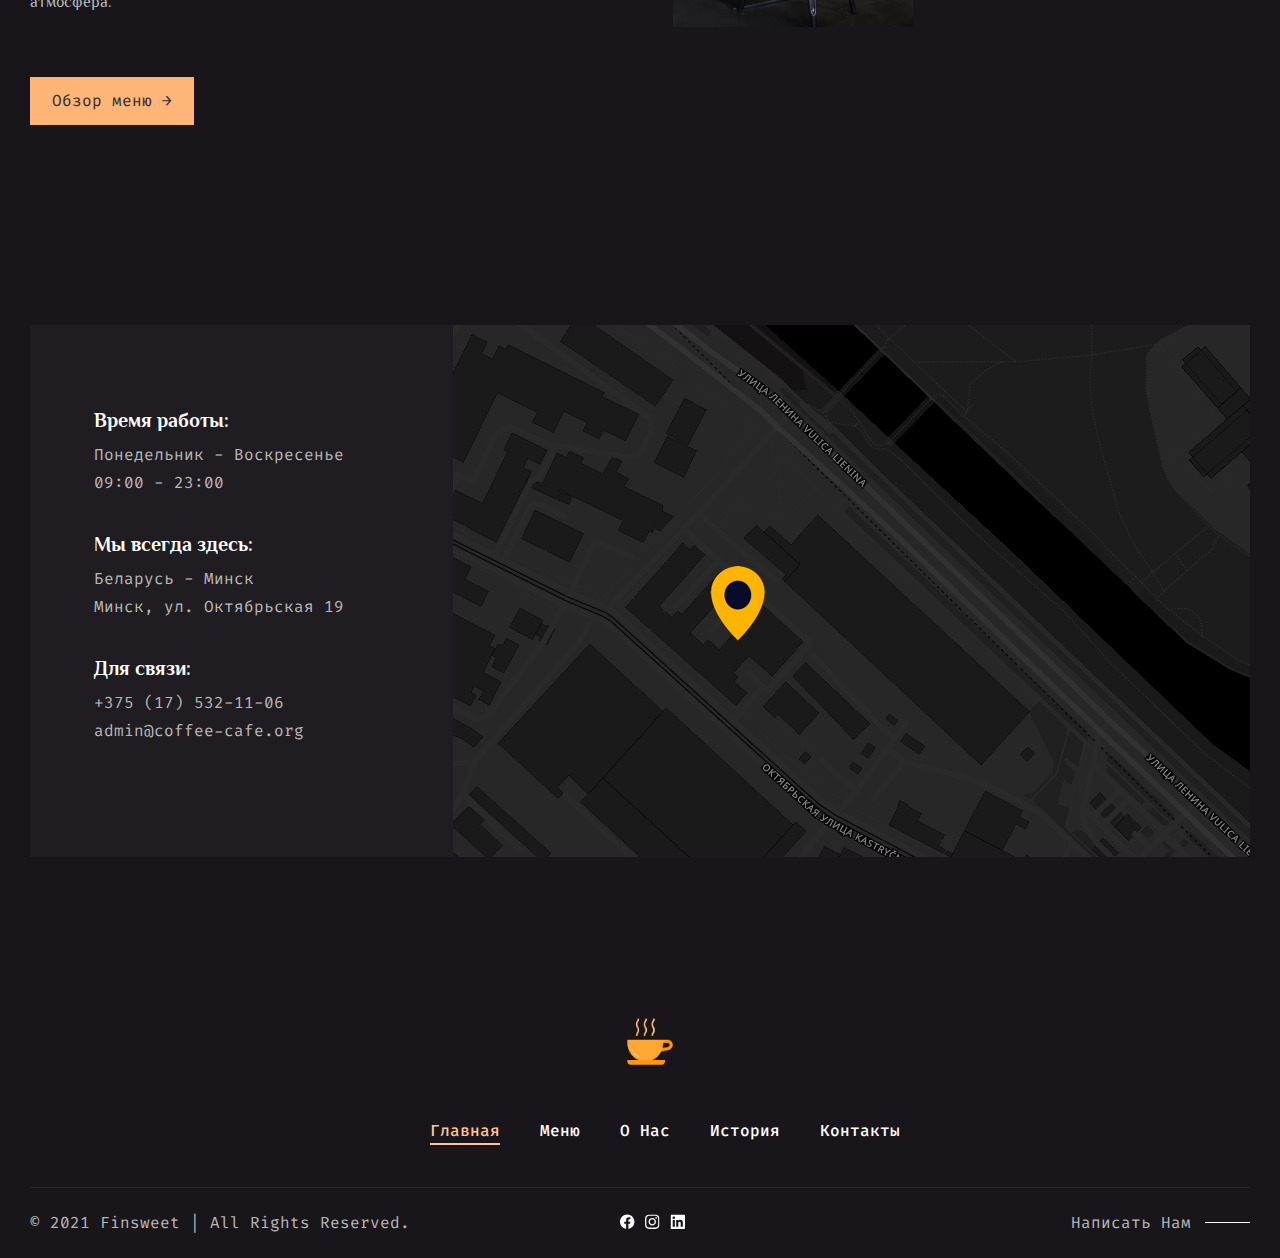
==== commit 4dceb6b9: "dark key in main and contacts" ====
--- a/index.html
+++ b/index.html
@@ -11,6 +11,8 @@
 
 
     <link rel="stylesheet" href="css/style.css" type="text/css">
+    <link rel="stylesheet" href="css/dark_styles.css" type="text/css">
+    <link rel="stylesheet" href="css/dark_mode.css" type="text/css">
     <link rel="stylesheet" href="css/style_1100.css" type="text/css">
     <link rel="stylesheet" href="css/style_900.css" type="text/css">
     <link rel="stylesheet" href="css/style_768.css" type="text/css">
@@ -29,6 +31,19 @@
                 <div class="burger-menu__item"></div>
                 <div class="burger-menu__item"></div>
                 <div class="burger-menu__item"></div>
+            </div>
+        </div>
+
+        <!-- dark-key -->
+        <div class="dark-key__container">
+            <div class="switch">
+                <div class="on">
+                   <img src="../images/dark/moon.svg" alt="D" class="moon">
+                </div>
+                <div class="off">
+                   <img src="../images/dark/sun.svg" alt="L" class="sun">
+                </div>
+                <div class="key"></div>
             </div>
         </div>
 
@@ -227,6 +242,7 @@
     </div>
 
 </body>
+    <script src="js/dark.js" type="text/javascript"></script>
     <script src="./contact/js/map.js" type="text/javascript"></script>
     <script src="js/main.js" type="text/javascript"></script>
 </html>
--- a/css/style.css
+++ b/css/style.css
@@ -1,17 +1,3 @@
-/* .nav__content {
-    position: absolute;
-    display: block;
-    background-color: #fff;
-    width: 100%;
-    transform: translateY(-200%);
-}
-
-.nav__content--active {
-    transform: translateY(0);
-} */
-
-
-
 * {
 	box-sizing: border-box;
 	margin: 0;
@@ -24,7 +10,6 @@
     font-style: normal;
     font-weight: bold;
     font-size: 56px;
-    /* font-size: calc(36px + 20 * (100vw / 1280)); */
     line-height: 60px;
     color: #FFFFFF;
     opacity: 0.87;
@@ -51,10 +36,6 @@
 a {
     text-decoration: none;
 }
-
-/* font-family: 'Fira Code', monospace;
-
-font-family: 'Philosopher', sans-serif; */
 
 /* BURGER */
 .burger-menu {
@@ -510,9 +491,11 @@
 }
 .footer__social-networks {
     display: flex;
-    justify-content: space-between;
+    justify-content: space-around;
     align-items: center;
-    width: 80px;
+    width: 75px;
+    height: 26px;
+    border-radius: 8px;
 }
 
 .footer__contact-us {
--- a/css/dark_styles.css
+++ b/css/dark_styles.css
@@ -0,0 +1,230 @@
+.light h2 {
+    color: #000000;
+    opacity: 0.87;
+}
+
+.light h3 {
+    color: #000000;
+}
+
+.light h4 {
+    color: #2e2e2e;
+}
+
+/* BURGER */
+
+.light .burger-menu__item {
+    background-color: rgb(0, 0, 0);
+}
+
+/* Mobile menu */
+.light .mobile-menu {
+    background-color: rgba(0, 0, 0, 0.97);
+}
+
+.light .mobile-menu__item a {
+    font-family: 'Fira Code', monospace;
+    font-style: normal;
+    font-weight: bold;
+    font-size: 25px;
+    line-height: 50px;
+    color: rgb(255, 255, 255);
+}
+.light .mobile-menu__item--active a{
+    color: #ffa32a;
+}
+/* main in MAIN-PAGE */
+.light .wrapper {
+    background: #fff;
+}
+
+.light .container {
+    background: #fff;
+}
+
+.light .nav-list__item a {
+    color: #fff;
+}
+.light .nav-list__item a:hover {
+    color: #ffa32a;
+}
+
+.light .nav-list__item a {
+    color: #000;
+}
+
+.light .nav-list__item--active a{
+    color: #FFC492;
+    border-bottom: solid 2px #FFC492;
+}
+.light .nav-list__item--active a:hover{
+    border-bottom: solid 2px #ffa32a;
+}
+
+
+
+.more {
+    color: #FFC492;
+}
+
+
+
+
+
+.button-key {
+    background-color: #ffb577;
+    color: #2e2d33;
+}
+.button-key:hover {
+    background-color: #ffa32a;
+    color: #fff;
+}
+
+
+
+
+.light .link a:hover {
+    color: rgb(0, 0, 0);
+    text-decoration: underline;
+}
+.light .link a {
+    color: #FFB577;
+
+}
+
+
+.light .second-card__item {
+    color: #1f1f1f;
+
+}
+.light .second-card__line1 {
+    color: #377fd0;
+}
+
+
+
+
+
+/* MENU_PAGE */
+
+.discover__subtitle span {
+    color: #FFB577;
+}
+.discover__line {
+    border-top: solid 1px #fff;
+}
+
+.menu__list-item {
+    color: #FFFFFF;
+    opacity: 0.6;
+}
+.menu__list-item:hover {
+    color: #fff;
+    opacity: 1;
+}
+
+
+
+.menu-card {
+    background-color: #1F1D21;
+
+}
+
+.menu-card__description {
+    color: #FFFFFF;
+    opacity: 0.87;
+}
+
+
+/* FOOTER */
+
+.footer__bottom {
+    border-top: solid 1px rgba(255, 255, 255, 0.07);
+}
+.footer__copypaste {
+    color: #B8B8B8;
+}
+
+.footer__contact span {
+    color: #B8B8B8;
+}
+.light .footer__social-networks {
+    background-color: #000;
+}
+
+
+/* ABOUT__PAGE */
+.gradient-container {
+    background: linear-gradient(-70deg, rgba(0, 0, 0, 0) 15%, rgba(25, 22, 27, 9.2) 90%);
+}
+.picture-text__title {
+    color: #FFFFFF;
+    opacity: 0.87;
+}
+.picture-text__title .bold{
+    color: #FFC492;
+}
+
+.our-history {
+    background-color: rgba(255, 255, 255, 0.03);
+}
+.our-history__title {
+    color: #fff;
+}
+.our-history__card-area {
+    border-top: 2px dashed rgba(255, 255, 255, 0.15);
+}
+.our-history__card-line {
+    border-top: 6px solid #FFB577;
+    background-color: #fff;
+}
+.our-history__card-year {
+    color: #fff;
+}
+.our-history__card-subtitle {
+    color: #fff;
+}
+
+/* STORY */
+
+.main-story__paragraph {
+    color: #B8B8B8;
+}
+
+/* CONTACTS */
+
+
+.light input[type=text] {
+	border: solid 1px rgba(0, 0, 0, .2);
+    color: rgb(0, 0, 0);
+    background-color: #ffffff;
+}
+
+.light textarea {
+
+	border: solid 1px rgba(0, 0, 0, .2);
+    color: rgb(0, 0, 0);
+    background-color: #ffffff;
+}
+
+.light input[type=submit] {
+	color: rgb(0, 0, 0);
+	background-color:  #ffb577;
+    box-shadow:0 0 15px 4px rgba(0,0,0,0.06);
+}
+
+.light input[type=submit]:hover {
+	background-color: #27252D;
+	color:#fff;
+}
+
+.light .map__description {
+    background-color: #bebebe;
+}
+
+.light .map__description-title {
+    color: #000000;
+}
+.light .map__description-text {
+    color: #222222;
+}--- a/css/dark_mode.css
+++ b/css/dark_mode.css
@@ -0,0 +1,89 @@
+/* DARK-LIGHT_KEY */
+.dark-key__container {
+    position: absolute;
+    right: 40px;
+    top: 30px;
+    cursor: pointer;
+}
+
+.switch {
+    display: flex;
+    align-items: center;
+    position: relative;
+    width: 62px;
+    height: 26px;
+    background-color: #000;
+    cursor: pointer;
+    border-radius: 50px;
+    border: solid 1px #000
+  }
+  .dark .switch {
+    background-color: #fff;
+  }
+
+  .on {
+    position: absolute;
+    right: 2px;
+    color: #fff;
+  }
+
+  .moon {
+    width: 22px;
+    height: 22px;
+    vertical-align: middle;
+  }
+
+  .off {
+    position: absolute;
+    left: 3px;
+    color: #000;
+  }
+
+  .sun {
+    width: 22px;
+    height: 22px;
+    vertical-align: middle;
+  }
+
+  .key {
+    position: absolute;
+    width: 22px;
+    height: 22px;
+    border-radius: 50%;
+    left: 37px;
+    background-color: #fff;
+  }
+  .dark .key {
+    background-color: #000;
+  }
+
+  .key.swipe-right {
+    animation: toDark .3s ease-in forwards;
+  }
+  .key.swipe-left {
+    animation: toLight .3s ease-in forwards;
+  }
+
+  @keyframes toDark {
+    0% {
+      left: 2px;
+    }
+    100% {
+      left: 37px;
+    }
+  }
+
+  @keyframes toLight {
+    0% {
+      left: 37px;
+    }
+    100% {
+      left: 1px;
+    }
+  }
+
+  @media all and (max-width: 768px) {
+    .dark-key__container {
+        right: 125px;
+    }
+}--- a/css/style_900.css
+++ b/css/style_900.css
@@ -17,10 +17,6 @@
 
     .burger-menu {
         display: none;
-    }
-
-    .nav-list {
-        justify-content: center;
     }
 
     .main-container {
--- a/css/style_600.css
+++ b/css/style_600.css
@@ -143,7 +143,6 @@
     .map__description {
         width: 100%;
         height: 370px;
-        padding: 25px;
     }
     .map__description-title {
         margin: 25px auto 0 auto;
